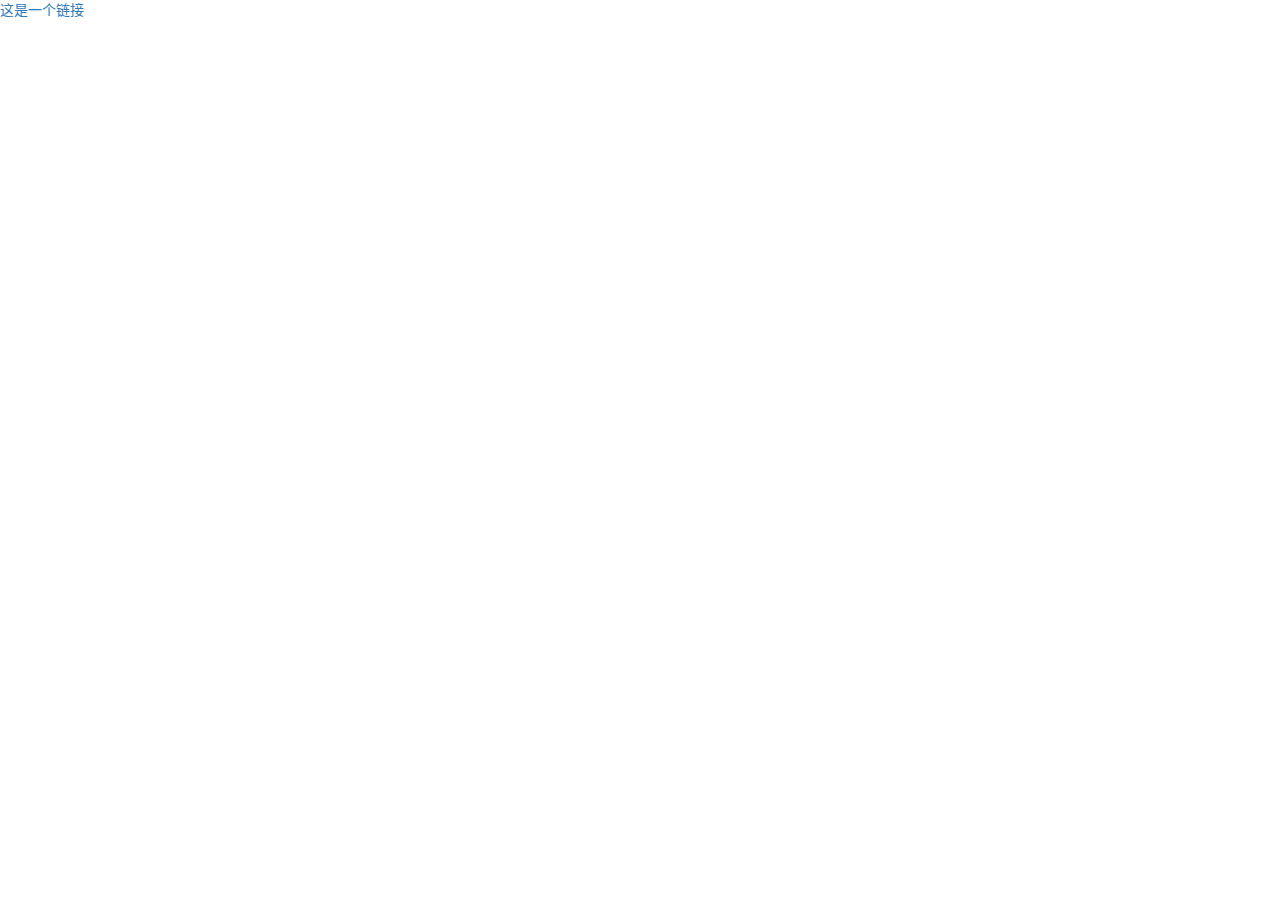
==== index.html @ 1dc5c797 "项目初始化" ====
<!DOCTYPE html>
<html lang="zh-CN">
  <head>
    <meta charset="utf-8">
    <meta http-equiv="X-UA-Compatible" content="IE=edge">
    <meta name="viewport" content="width=device-width, initial-scale=1">
    <title>Bootstrap 101 Template模板文件</title>
    <link href="./lib/bootstrap-3.3.7/css/bootstrap.min.css" rel="stylesheet">
  </head>
  <body>
      <a href="">这是一个链接</a>
    <!-- 头部块 -->
    <header class="wjs_header"></header>
    <!-- 导航条 -->
    <nav class="wjs_nav"></nav>
    <!-- 轮播图 -->
    <div class="wjs_banner"></div>
    <!-- 信息快 -->
    <div class="wjs_info"></div>
    <!-- 预约块 -->
    <div class="wjs_reverse"></div>
    <!-- 产品块 -->
    <div class="wjs_product"></div>
    <!-- 新闻块 -->
    <div class="wjs_news"></div>
    <!-- 合作伙伴 -->
    <footer class="wjs_partner"></footer>

    <script src="./lib/jquery-1.12.4/jquery-1.12.4.min.js"></script>
    <script src="./lib/bootstrap-3.3.7/js/bootstrap.min.js"></script>
  </body>
</html>
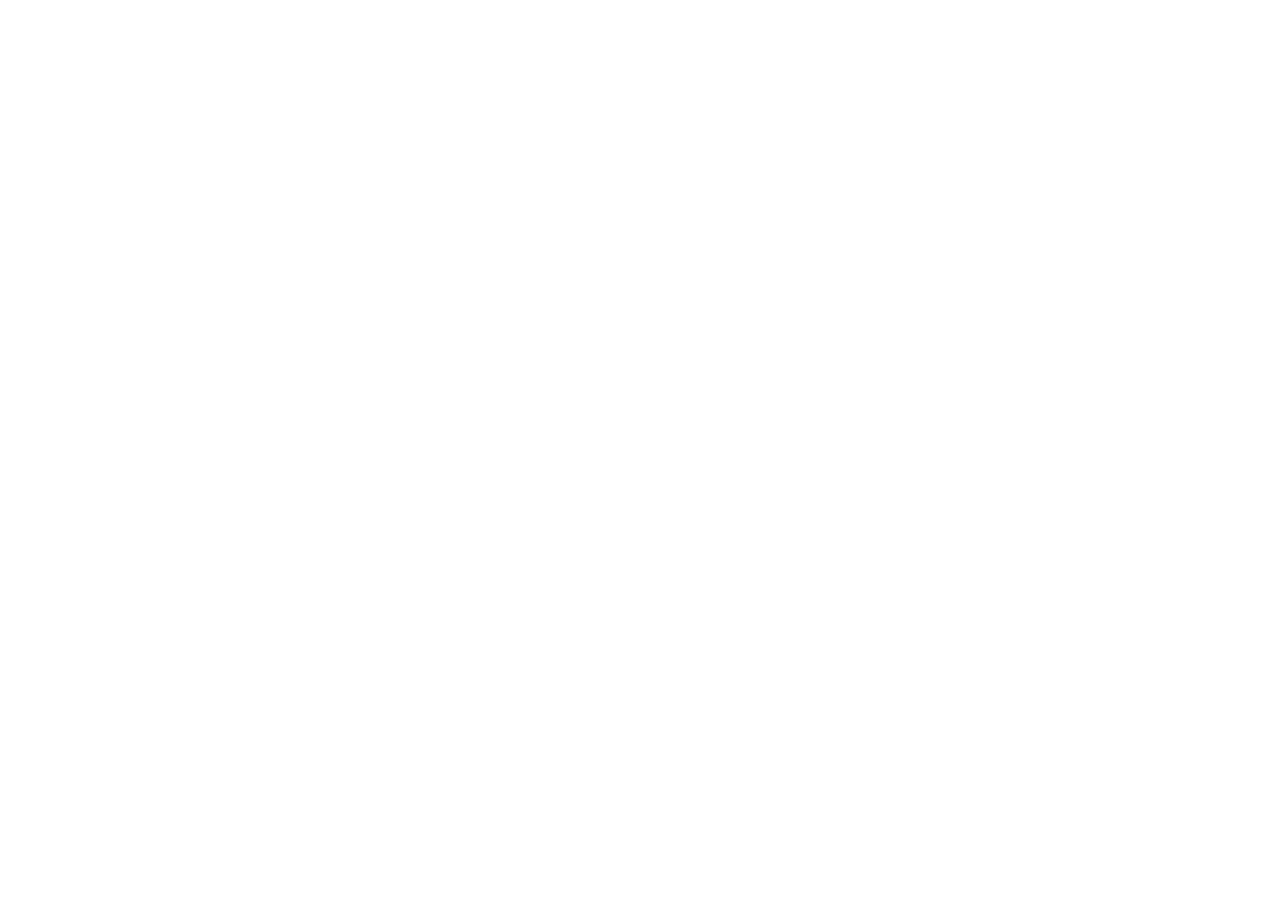
==== commit dfc811fc: "项目初始化" ====
--- a/index.html
+++ b/index.html
@@ -8,7 +8,6 @@
     <link href="./lib/bootstrap-3.3.7/css/bootstrap.min.css" rel="stylesheet">
   </head>
   <body>
-      <a href="">这是一个链接</a>
     <!-- 头部块 -->
     <header class="wjs_header"></header>
     <!-- 导航条 -->
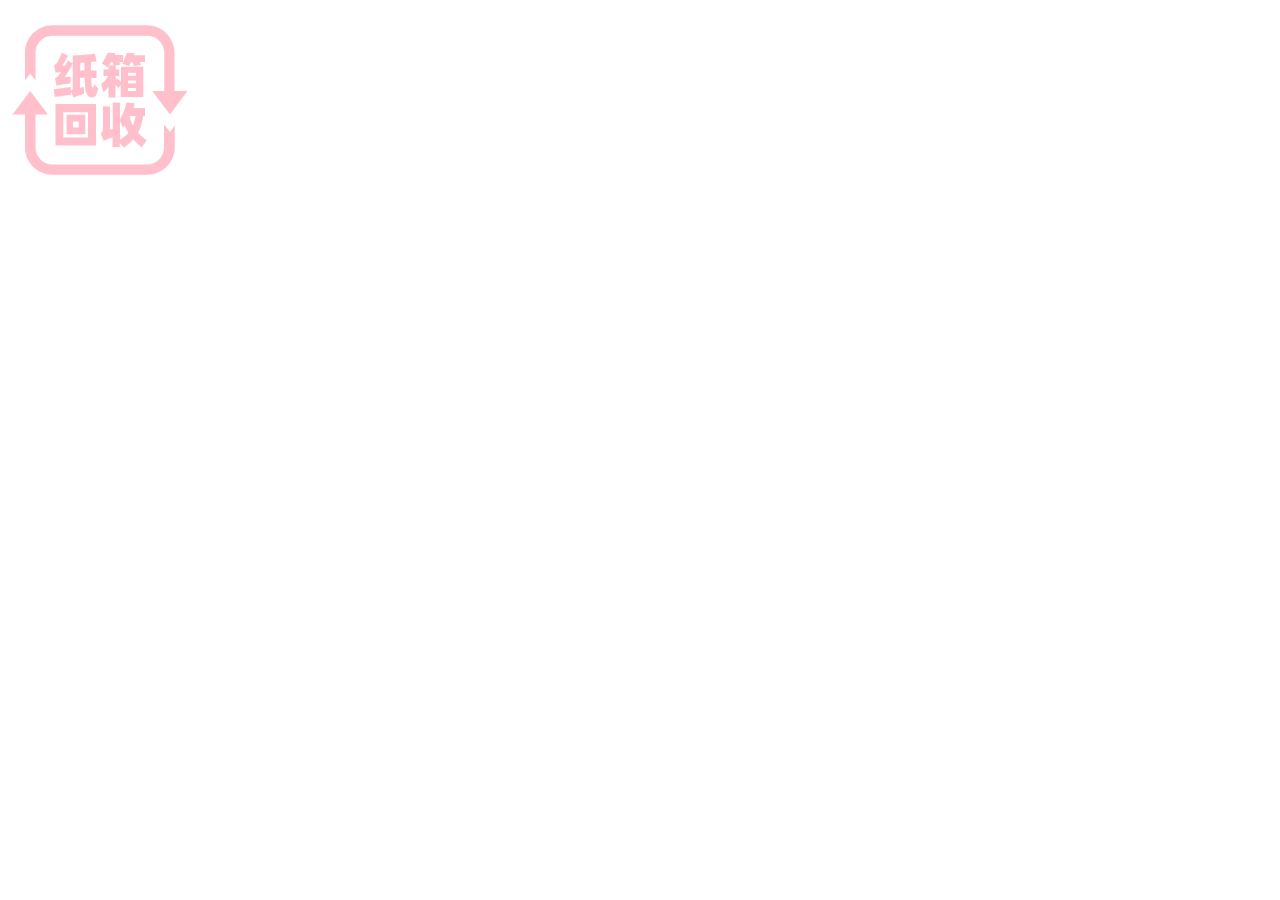
==== commit 072b89cb: "添加阿里巴巴图标库支持" ====
--- a/index.html
+++ b/index.html
@@ -6,10 +6,16 @@
     <meta name="viewport" content="width=device-width, initial-scale=1">
     <title>Bootstrap 101 Template模板文件</title>
     <link href="./lib/bootstrap-3.3.7/css/bootstrap.min.css" rel="stylesheet">
+    <link rel="stylesheet" href="./css/base-alibaba.css">
+    <link rel="stylesheet" href="./css/index.css">
   </head>
   <body>
     <!-- 头部块 -->
-    <header class="wjs_header"></header>
+    <header class="wjs_header">
+        <svg class="icon" aria-hidden="true">
+            <use xlink:href="#icon-zhixianghuishou"></use>
+          </svg>
+    </header>
     <!-- 导航条 -->
     <nav class="wjs_nav"></nav>
     <!-- 轮播图 -->
@@ -27,5 +33,6 @@
 
     <script src="./lib/jquery-1.12.4/jquery-1.12.4.min.js"></script>
     <script src="./lib/bootstrap-3.3.7/js/bootstrap.min.js"></script>
+    <script src="./fonts/alibaba/iconfont.js"></script>
   </body>
 </html>--- a/css/base-alibaba.css
+++ b/css/base-alibaba.css
@@ -0,0 +1,7 @@
+.icon {
+    width: 10em;
+    height: 10em;
+    vertical-align: -0.15em;
+    fill: currentColor;
+    overflow: hidden;
+  }--- a/css/index.css
+++ b/css/index.css
@@ -0,0 +1,5 @@
+svg.icon{
+    width: 200px;
+    height: 200px;
+    color: pink;
+}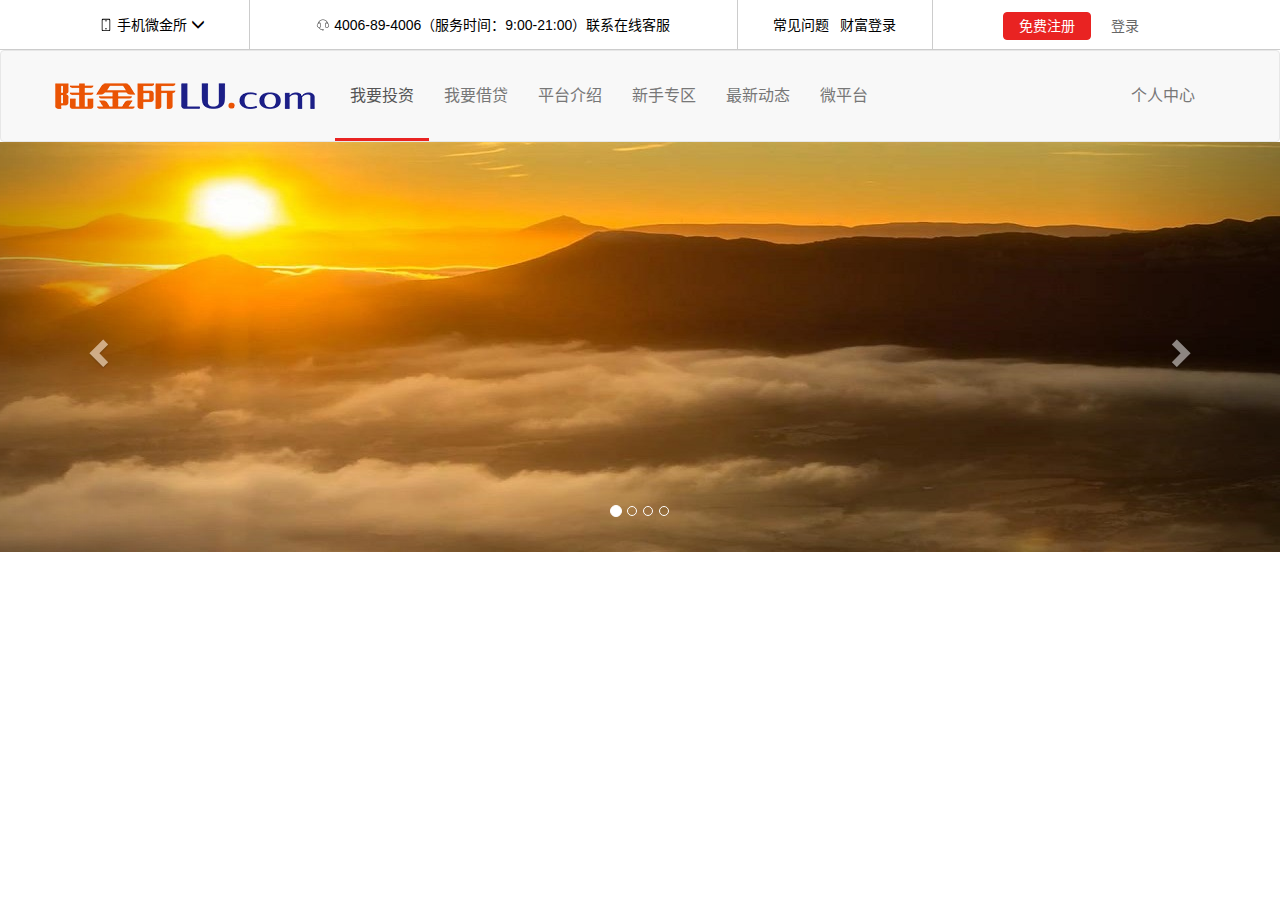
==== commit bc91eeaa: "完成头部和导航条和轮播图" ====
--- a/index.html
+++ b/index.html
@@ -1,38 +1,138 @@
 <!DOCTYPE html>
 <html lang="zh-CN">
-  <head>
-    <meta charset="utf-8">
-    <meta http-equiv="X-UA-Compatible" content="IE=edge">
-    <meta name="viewport" content="width=device-width, initial-scale=1">
-    <title>Bootstrap 101 Template模板文件</title>
-    <link href="./lib/bootstrap-3.3.7/css/bootstrap.min.css" rel="stylesheet">
-    <link rel="stylesheet" href="./css/base-alibaba.css">
-    <link rel="stylesheet" href="./css/index.css">
-  </head>
-  <body>
-    <!-- 头部块 -->
-    <header class="wjs_header">
-        <svg class="icon" aria-hidden="true">
-            <use xlink:href="#icon-zhixianghuishou"></use>
+
+<head>
+  <meta charset="utf-8">
+  <meta http-equiv="X-UA-Compatible" content="IE=edge">
+  <meta name="viewport" content="width=device-width, initial-scale=1">
+  <title>微金所首页</title>
+  <link href="./lib/bootstrap-3.3.7/css/bootstrap.min.css" rel="stylesheet">
+  <link rel="stylesheet" href="./css/base-alibaba.css">
+  <link rel="stylesheet" href="./css/index.css">
+</head>
+
+<body>
+  <!-- 头部块 -->
+  <header class="wjs_header hidden-xs hidden-sm">
+    <div class="container">
+      <div class="row">
+        <div class="col-md-2">
+          <a href="javascript:;" class="wjs_code">
+            <svg class="icon" aria-hidden="true">
+              <use xlink:href="#icon-phone"></use>
+            </svg>
+            <span>手机微金所</span>
+            <span class="glyphicon glyphicon-menu-down"></span>
+            <img src="./images/down-app.png" alt="APP下载">
+          </a>
+        </div>
+        <div class="col-md-5">
+          <svg class="icon" aria-hidden="true">
+            <use xlink:href="#icon-icon05"></use>
           </svg>
-    </header>
-    <!-- 导航条 -->
-    <nav class="wjs_nav"></nav>
-    <!-- 轮播图 -->
-    <div class="wjs_banner"></div>
-    <!-- 信息快 -->
-    <div class="wjs_info"></div>
-    <!-- 预约块 -->
-    <div class="wjs_reverse"></div>
-    <!-- 产品块 -->
-    <div class="wjs_product"></div>
-    <!-- 新闻块 -->
-    <div class="wjs_news"></div>
-    <!-- 合作伙伴 -->
-    <footer class="wjs_partner"></footer>
+          <a href="javascript:;">4006-89-4006（服务时间：9:00-21:00）联系在线客服</a>
+        </div>
+        <div class="col-md-2">
+          <a href="javacsript:;">常见问题</a>&nbsp;&nbsp;
+          <a href="javacsript:;">财富登录</a>
+        </div>
+        <div class="col-md-3">
+          <button type="button" class="btn btn-danger">免费注册</button>
+          <button type="button" class="btn btn-link">登录</button></div>
+      </div>
+    </div>
+  </header>
+  <!-- 导航条 -->
+  <nav class="navbar navbar-default wjs_nav">
+    <div class="container">
+      <div class="navbar-header">
+        <button type="button" class="navbar-toggle collapsed" data-toggle="collapse"
+          data-target="#bs-example-navbar-collapse-1" aria-expanded="false">
+          <span class="sr-only">Toggle navigation</span>
+          <span class="icon-bar"></span>
+          <span class="icon-bar"></span>
+          <span class="icon-bar"></span>
+        </button>
+        <a class="navbar-brand" href="#">
+          <img src="./images/logo.jpg" alt="品牌logo">
+        </a>
+      </div>
 
-    <script src="./lib/jquery-1.12.4/jquery-1.12.4.min.js"></script>
-    <script src="./lib/bootstrap-3.3.7/js/bootstrap.min.js"></script>
-    <script src="./fonts/alibaba/iconfont.js"></script>
-  </body>
+      <div class="collapse navbar-collapse" id="bs-example-navbar-collapse-1">
+        <ul class="nav navbar-nav hidden-sm">
+          <li class="active"><a href="#">我要投资 <span class="sr-only">(current)</span></a></li>
+          <li><a href="#">我要借贷</a></li>
+          <li><a href="#">平台介绍</a></li>
+          <li><a href="#">新手专区</a></li>
+          <li><a href="#">最新动态</a></li>
+          <li><a href="#">微平台</a></li>
+        </ul>
+        <ul class="nav navbar-nav navbar-right">
+          <li><a href="#">个人中心</a></li>
+        </ul>
+      </div>
+    </div>
+  </nav>
+  <!-- 轮播图 -->
+  <div class="wjs_banner">
+    <div id="carousel-example-generic" class="carousel slide" data-ride="carousel">
+      <ol class="carousel-indicators">
+        <li data-target="#carousel-example-generic" data-slide-to="0" class="active"></li>
+        <li data-target="#carousel-example-generic" data-slide-to="1"></li>
+        <li data-target="#carousel-example-generic" data-slide-to="2"></li>
+        <li data-target="#carousel-example-generic" data-slide-to="3"></li>
+      </ol>
+      <div class="carousel-inner" role="listbox">
+        <div class="item active">
+          <a href="javascript:;" class="mob_img hidden-sm hidden-md hidden-lg">
+              <img src="./images/01-640-300.jpg" alt="...">
+          </a>
+          <a href="javascript:;" class="pc_img hidden-xs" style="background-image: url(images/01-2000-410.jpg);"></a>
+        </div>
+        <div class="item">
+            <a href="javascript:;" class="mob_img hidden-sm hidden-md hidden-lg">
+                <img src="./images/02-640-300.jpg" alt="...">
+            </a>
+            <a href="javascript:;" class="pc_img hidden-xs" style="background-image: url(images/02-2000-410.jpg);"></a>
+        </div>
+        <div class="item">
+            <a href="javascript:;" class="mob_img hidden-sm hidden-md hidden-lg">
+                <img src="./images/03-640-300.jpg" alt="...">
+            </a>
+            <a href="javascript:;" class="pc_img hidden-xs" style="background-image: url(images/03-2000-410.jpg);"></a>
+          </div>
+          <div class="item">
+              <a href="javascript:;" class="mob_img hidden-sm hidden-md hidden-lg">
+                  <img src="./images/04-640-300.jpg" alt="...">
+              </a>
+              <a href="javascript:;" class="pc_img hidden-xs" style="background-image: url(images/04-2000-410.jpg);"></a>
+            </div>
+      </div>
+
+      <a class="left carousel-control" href="#carousel-example-generic" role="button" data-slide="prev">
+        <span class="glyphicon glyphicon-chevron-left" aria-hidden="true"></span>
+        <span class="sr-only">Previous</span>
+      </a>
+      <a class="right carousel-control" href="#carousel-example-generic" role="button" data-slide="next">
+        <span class="glyphicon glyphicon-chevron-right" aria-hidden="true"></span>
+        <span class="sr-only">Next</span>
+      </a>
+    </div>
+  </div>
+  <!-- 信息快 -->
+  <div class="wjs_info"></div>
+  <!-- 预约块 -->
+  <div class="wjs_reverse"></div>
+  <!-- 产品块 -->
+  <div class="wjs_product"></div>
+  <!-- 新闻块 -->
+  <div class="wjs_news"></div>
+  <!-- 合作伙伴 -->
+  <footer class="wjs_partner"></footer>
+
+  <script src="./lib/jquery-1.12.4/jquery-1.12.4.min.js"></script>
+  <script src="./lib/bootstrap-3.3.7/js/bootstrap.min.js"></script>
+  <script src="./fonts/alibaba/iconfont.js"></script>
+</body>
+
 </html>--- a/css/base-alibaba.css
+++ b/css/base-alibaba.css
@@ -1,6 +1,6 @@
 .icon {
-    width: 10em;
-    height: 10em;
+    width: 1em;
+    height: 1em;
     vertical-align: -0.15em;
     fill: currentColor;
     overflow: hidden;
--- a/css/index.css
+++ b/css/index.css
@@ -1,5 +1,90 @@
-svg.icon{
-    width: 200px;
-    height: 200px;
-    color: pink;
-}+/*定义变量*/
+/*基础样式*/
+a {
+  text-decoration: none;
+  color: #000;
+}
+/*头部样式*/
+.navbar {
+  margin-bottom: 0;
+}
+.wjs_header {
+  height: 50px;
+  line-height: 50px;
+  border-bottom: 1px solid #ccc;
+}
+.wjs_header .row {
+  height: 100%;
+  text-align: center;
+}
+.wjs_header .row > div:nth-of-type(-n+3) {
+  border-right: 1px solid #ccc;
+}
+.wjs_header .row > div:nth-of-type(-n+3) > .wjs_code {
+  position: relative;
+  display: block;
+}
+.wjs_header .row > div:nth-of-type(-n+3) > .wjs_code > img {
+  display: none;
+  position: absolute;
+  width: 90%;
+  left: 50%;
+  top: 49px;
+  transform: translate(-50%);
+  border: 1px solid #ccc;
+  padding: 8px;
+}
+.wjs_header .row > div:nth-of-type(-n+3) > .wjs_code:hover > img {
+  display: block;
+}
+.wjs_header .row > div:nth-last-of-type(1) > .btn-danger {
+  background-color: #e92322;
+  border-color: #e92322;
+}
+.wjs_header .row > div:nth-last-of-type(1) > .btn {
+  padding: 3px 15px;
+}
+.wjs_header .row > div:nth-last-of-type(1) > .btn-link {
+  color: #666;
+}
+.wjs_header .row > div:nth-last-of-type(1) > .btn-link:hover {
+  text-decoration: none;
+}
+/*导航条*/
+.wjs_nav .navbar-brand {
+  height: 90px;
+  line-height: 40px;
+  font-size: 24px;
+  padding: 0;
+  margin-right: 20px;
+}
+.wjs_nav .navbar-nav > .active > a {
+  background-color: #f8f8f8;
+  border-bottom: 3px solid #e92322;
+}
+.wjs_nav .navbar-nav > li > a {
+  height: 90px;
+  line-height: 60px;
+  font-size: 16px;
+}
+.wjs_nav .navbar-nav > li > a:hover,
+.wjs_nav .navbar-nav > li a:focus {
+  counter-reset: #777;
+  border-bottom: 3px solid #e92322;
+}
+.wjs_nav .navbar-toggle {
+  margin-top: 33px;
+}
+/*轮播图*/
+.wjs_banner .carousel-inner .mob_img {
+  width: 100%;
+}
+.wjs_banner .carousel-inner .mob_img > img {
+  width: 100%;
+}
+.wjs_banner .carousel-inner .pc_img {
+  width: 100%;
+  height: 410px;
+  display: block;
+  background-position: center center;
+}
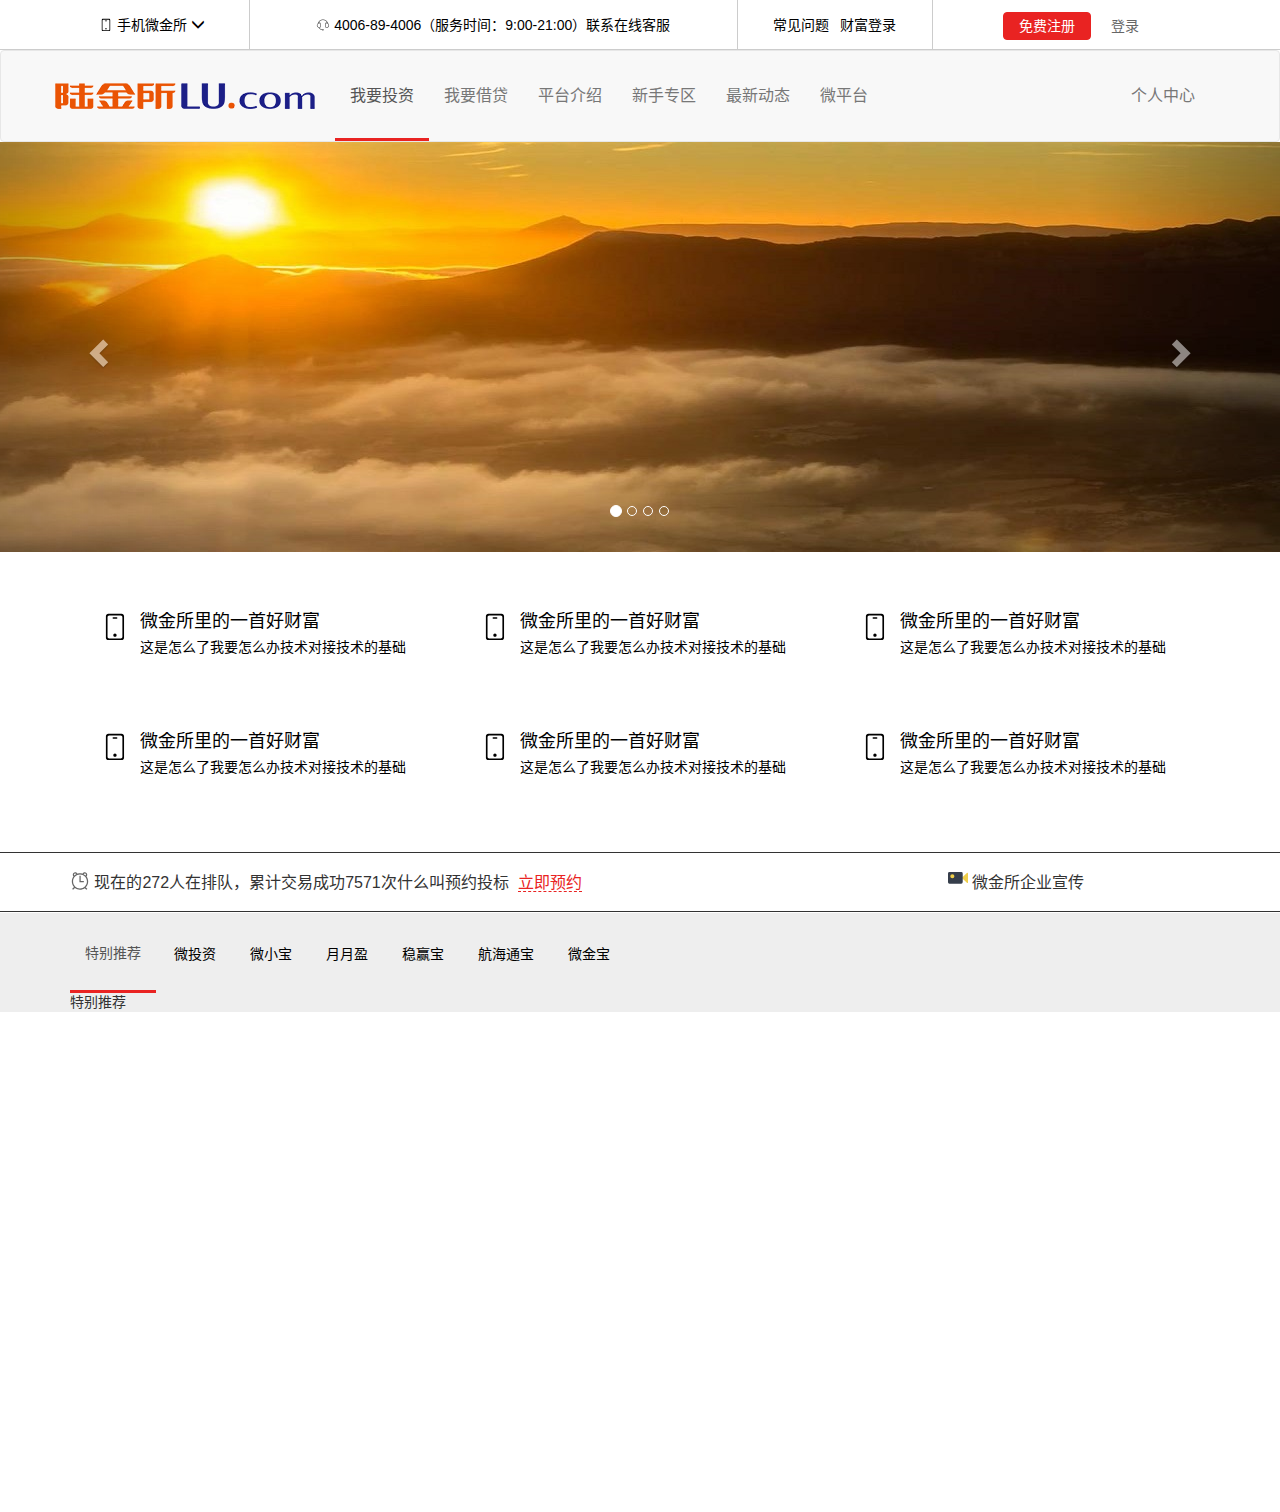
==== commit 0bcd64e4: "完成预约模块，标签页样式" ====
--- a/index.html
+++ b/index.html
@@ -85,28 +85,28 @@
       <div class="carousel-inner" role="listbox">
         <div class="item active">
           <a href="javascript:;" class="mob_img hidden-sm hidden-md hidden-lg">
-              <img src="./images/01-640-300.jpg" alt="...">
+            <img src="./images/01-640-300.jpg" alt="...">
           </a>
           <a href="javascript:;" class="pc_img hidden-xs" style="background-image: url(images/01-2000-410.jpg);"></a>
         </div>
         <div class="item">
-            <a href="javascript:;" class="mob_img hidden-sm hidden-md hidden-lg">
-                <img src="./images/02-640-300.jpg" alt="...">
-            </a>
-            <a href="javascript:;" class="pc_img hidden-xs" style="background-image: url(images/02-2000-410.jpg);"></a>
+          <a href="javascript:;" class="mob_img hidden-sm hidden-md hidden-lg">
+            <img src="./images/02-640-300.jpg" alt="...">
+          </a>
+          <a href="javascript:;" class="pc_img hidden-xs" style="background-image: url(images/02-2000-410.jpg);"></a>
         </div>
         <div class="item">
-            <a href="javascript:;" class="mob_img hidden-sm hidden-md hidden-lg">
-                <img src="./images/03-640-300.jpg" alt="...">
-            </a>
-            <a href="javascript:;" class="pc_img hidden-xs" style="background-image: url(images/03-2000-410.jpg);"></a>
-          </div>
-          <div class="item">
-              <a href="javascript:;" class="mob_img hidden-sm hidden-md hidden-lg">
-                  <img src="./images/04-640-300.jpg" alt="...">
-              </a>
-              <a href="javascript:;" class="pc_img hidden-xs" style="background-image: url(images/04-2000-410.jpg);"></a>
-            </div>
+          <a href="javascript:;" class="mob_img hidden-sm hidden-md hidden-lg">
+            <img src="./images/03-640-300.jpg" alt="...">
+          </a>
+          <a href="javascript:;" class="pc_img hidden-xs" style="background-image: url(images/03-2000-410.jpg);"></a>
+        </div>
+        <div class="item">
+          <a href="javascript:;" class="mob_img hidden-sm hidden-md hidden-lg">
+            <img src="./images/04-640-300.jpg" alt="...">
+          </a>
+          <a href="javascript:;" class="pc_img hidden-xs" style="background-image: url(images/04-2000-410.jpg);"></a>
+        </div>
       </div>
 
       <a class="left carousel-control" href="#carousel-example-generic" role="button" data-slide="prev">
@@ -120,15 +120,136 @@
     </div>
   </div>
   <!-- 信息快 -->
-  <div class="wjs_info"></div>
+  <div class="container wjs_info hidden-xs">
+    <div class="row">
+      <div class="media col-sm-6 col-md-4">
+        <a href="javascript:;">
+          <div class="media-left">
+            <svg class="icon" aria-hidden="true">
+              <use xlink:href="#icon-phone"></use>
+            </svg>
+          </div>
+          <div class="media-body">
+            <h4 class="media-heading">微金所里的一首好财富</h4>
+            <p>这是怎么了我要怎么办技术对接技术的基础</p>
+          </div>
+        </a>
+      </div>
+      <div class="media col-sm-6 col-md-4">
+        <a href="javascript:;">
+          <div class="media-left">
+            <svg class="icon" aria-hidden="true">
+              <use xlink:href="#icon-phone"></use>
+            </svg>
+          </div>
+          <div class="media-body">
+            <h4 class="media-heading">微金所里的一首好财富</h4>
+            <p>这是怎么了我要怎么办技术对接技术的基础</p>
+          </div>
+        </a>
+      </div>
+      <div class="media col-sm-6 col-md-4">
+        <a href="javascript:;">
+          <div class="media-left">
+            <svg class="icon" aria-hidden="true">
+              <use xlink:href="#icon-phone"></use>
+            </svg>
+          </div>
+          <div class="media-body">
+            <h4 class="media-heading">微金所里的一首好财富</h4>
+            <p>这是怎么了我要怎么办技术对接技术的基础</p>
+          </div>
+        </a>
+      </div>
+      <div class="media col-sm-6 col-md-4">
+        <a href="javascript:;">
+          <div class="media-left">
+            <svg class="icon" aria-hidden="true">
+              <use xlink:href="#icon-phone"></use>
+            </svg>
+          </div>
+          <div class="media-body">
+            <h4 class="media-heading">微金所里的一首好财富</h4>
+            <p>这是怎么了我要怎么办技术对接技术的基础</p>
+          </div>
+        </a>
+      </div>
+      <div class="media col-sm-6 col-md-4">
+        <a href="javascript:;">
+          <div class="media-left">
+            <svg class="icon" aria-hidden="true">
+              <use xlink:href="#icon-phone"></use>
+            </svg>
+          </div>
+          <div class="media-body">
+            <h4 class="media-heading">微金所里的一首好财富</h4>
+            <p>这是怎么了我要怎么办技术对接技术的基础</p>
+          </div>
+        </a>
+      </div>
+      <div class="media col-sm-6 col-md-4">
+        <a href="javascript:;">
+          <div class="media-left">
+            <svg class="icon" aria-hidden="true">
+              <use xlink:href="#icon-phone"></use>
+            </svg>
+          </div>
+          <div class="media-body">
+            <h4 class="media-heading">微金所里的一首好财富</h4>
+            <p>这是怎么了我要怎么办技术对接技术的基础</p>
+          </div>
+        </a>
+      </div>
+    </div>
+  </div>
   <!-- 预约块 -->
-  <div class="wjs_reverse"></div>
+  <div class="wjs_reverse hidden-xs">
+    <div class="container">
+      <div class="row">
+        <div class="col-sm-9">
+          <svg class="icon" aria-hidden="true">
+            <use xlink:href="#icon-icon-test"></use>
+          </svg>
+          <span>现在的272人在排队，累计交易成功7571次什么叫预约投标</span>&nbsp;&nbsp;<a href="">立即预约</a>
+        </div>
+        <div class="col-sm-3">
+          <svg class="icon" aria-hidden="true">
+            <use xlink:href="#icon-video_camera_"></use>
+          </svg>
+          <span>微金所企业宣传</span>
+        </div>
+      </div>
+    </div>
+  </div>
   <!-- 产品块 -->
-  <div class="wjs_product"></div>
+  <div class="wjs_product">
+    <div class="container">
+      <ul class="nav nav-tabs" role="tablist">
+        <li role="presentation" class="active"><a href="#p01" aria-controls="p01" role="tab" data-toggle="tab">特别推荐</a></li>
+        <li role="presentation"><a href="#p02" aria-controls="p02" role="tab" data-toggle="tab">微投资</a></li>
+        <li role="presentation"><a href="#p03" aria-controls="p03" role="tab" data-toggle="tab">微小宝</a></li>
+        <li role="presentation"><a href="#p04" aria-controls="p04" role="tab" data-toggle="tab">月月盈</a></li>
+        <li role="presentation"><a href="#p05" aria-controls="p05" role="tab" data-toggle="tab">稳赢宝</a></li>
+        <li role="presentation"><a href="#p06" aria-controls="p06" role="tab" data-toggle="tab">航海通宝</a></li>
+        <li role="presentation"><a href="#p07" aria-controls="p07" role="tab" data-toggle="tab">微金宝</a></li>
+      </ul>
+
+      <div class="tab-content">
+        <div role="tabpanel" class="tab-pane active" id="p01">特别推荐</div>
+        <div role="tabpanel" class="tab-pane" id="p02">微投资</div>
+        <div role="tabpanel" class="tab-pane" id="p03">微小宝</div>
+        <div role="tabpanel" class="tab-pane" id="p04">月月盈</div>
+        <div role="tabpanel" class="tab-pane" id="p05">稳赢宝</div>
+        <div role="tabpanel" class="tab-pane" id="p06">航海通宝</div>
+        <div role="tabpanel" class="tab-pane" id="p07">微金宝</div>
+      </div>
+
+    </div>
+  </div>
   <!-- 新闻块 -->
   <div class="wjs_news"></div>
   <!-- 合作伙伴 -->
-  <footer class="wjs_partner"></footer>
+  <footer class="wjs_partner" style="height: 500px;"></footer>
 
   <script src="./lib/jquery-1.12.4/jquery-1.12.4.min.js"></script>
   <script src="./lib/bootstrap-3.3.7/js/bootstrap.min.js"></script>
--- a/css/index.css
+++ b/css/index.css
@@ -33,6 +33,7 @@
   transform: translate(-50%);
   border: 1px solid #ccc;
   padding: 8px;
+  z-index: 999;
 }
 .wjs_header .row > div:nth-of-type(-n+3) > .wjs_code:hover > img {
   display: block;
@@ -88,3 +89,57 @@
   display: block;
   background-position: center center;
 }
+/*信息块*/
+.wjs_info {
+  padding: 30px;
+}
+.wjs_info .icon {
+  font-size: 30px;
+}
+.wjs_info .media {
+  margin: 0;
+  padding: 30px;
+}
+.wjs_info .media > a:hover {
+  color: #e92322;
+  text-decoration: none;
+}
+/*预约块*/
+.wjs_reverse {
+  height: 60px;
+  line-height: 60px;
+  border-top: 1px solid #333;
+  border-bottom: 1px solid #333;
+  font-size: 16px;
+}
+.wjs_reverse svg {
+  font-size: 20px;
+}
+.wjs_reverse a {
+  color: #e92322;
+  border-bottom: 1px dashed #e92322;
+}
+.wjs_product {
+  clear: both;
+  background-color: #eee;
+}
+.wjs_product .nav-tabs {
+  border-bottom: none;
+}
+.wjs_product .nav-tabs > li > a {
+  height: 80px;
+  line-height: 60px;
+  background-color: #eee;
+}
+.wjs_product .nav-tabs > li > a:hover {
+  background-color: #eee;
+  border: none;
+  border-bottom: 3px solid #e92322;
+}
+.wjs_product .nav-tabs .active a,
+.wjs_product .nav-tabs .active a:hover,
+.wjs_product .nav-tabs .active a:focus {
+  background-color: #eee;
+  border: none;
+  border-bottom: 3px solid #e92322;
+}
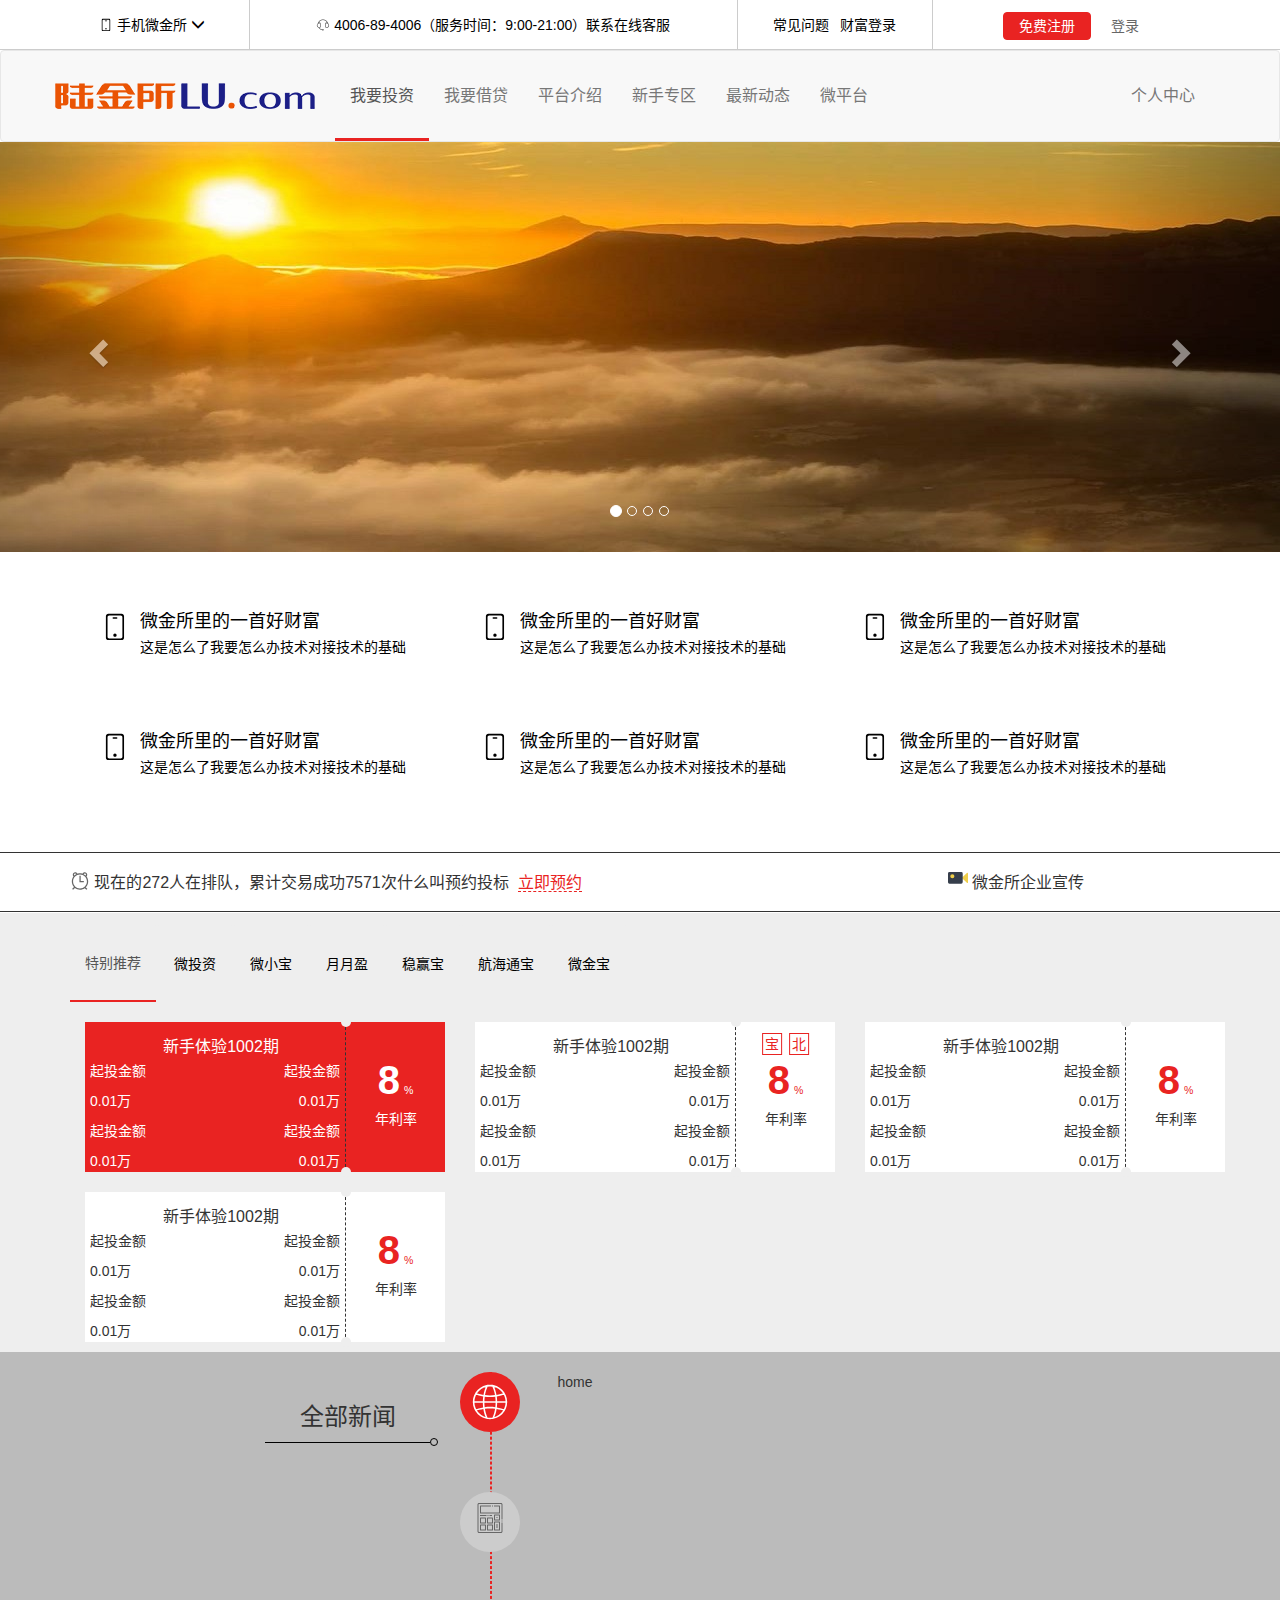
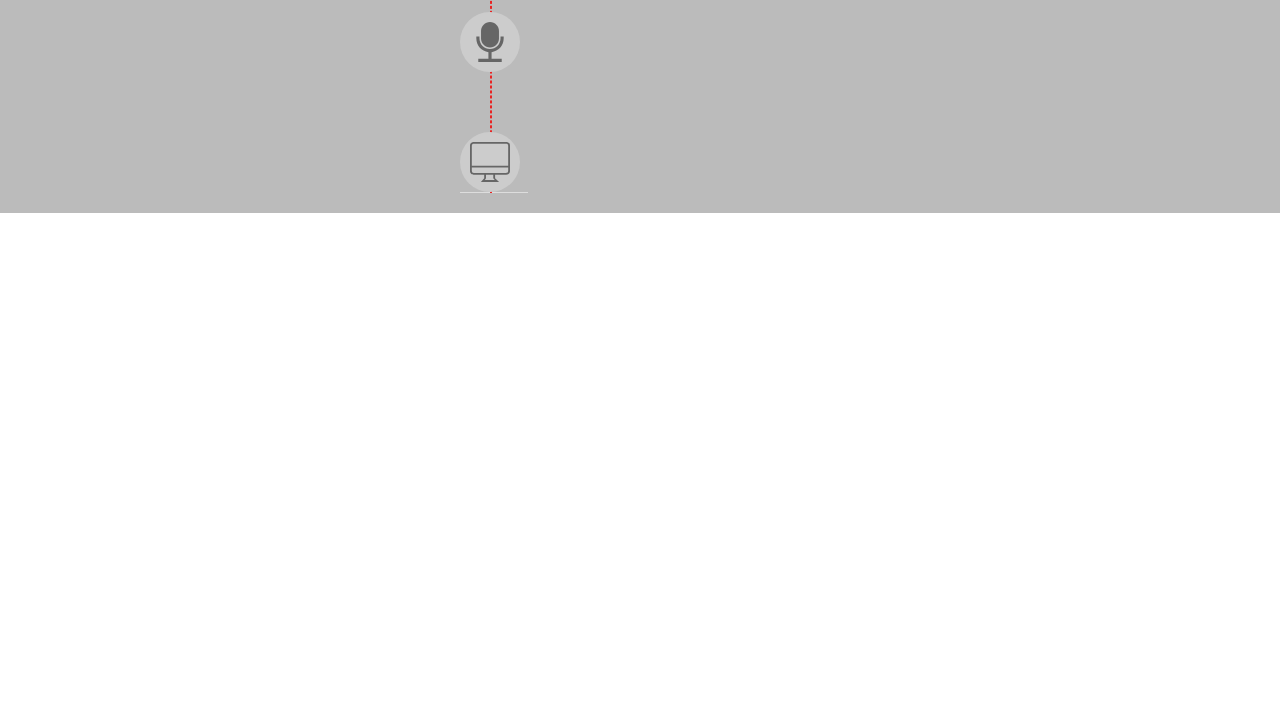
==== commit 42e64096: "完成新闻模块，产品模块" ====
--- a/index.html
+++ b/index.html
@@ -224,18 +224,152 @@
   <!-- 产品块 -->
   <div class="wjs_product">
     <div class="container">
-      <ul class="nav nav-tabs" role="tablist">
-        <li role="presentation" class="active"><a href="#p01" aria-controls="p01" role="tab" data-toggle="tab">特别推荐</a></li>
-        <li role="presentation"><a href="#p02" aria-controls="p02" role="tab" data-toggle="tab">微投资</a></li>
-        <li role="presentation"><a href="#p03" aria-controls="p03" role="tab" data-toggle="tab">微小宝</a></li>
-        <li role="presentation"><a href="#p04" aria-controls="p04" role="tab" data-toggle="tab">月月盈</a></li>
-        <li role="presentation"><a href="#p05" aria-controls="p05" role="tab" data-toggle="tab">稳赢宝</a></li>
-        <li role="presentation"><a href="#p06" aria-controls="p06" role="tab" data-toggle="tab">航海通宝</a></li>
-        <li role="presentation"><a href="#p07" aria-controls="p07" role="tab" data-toggle="tab">微金宝</a></li>
-      </ul>
+      <div class="tabs_parent">
+        <ul class="nav nav-tabs" role="tablist">
+          <li role="presentation" class="active"><a href="#p01" aria-controls="p01" role="tab"
+              data-toggle="tab">特别推荐</a>
+          </li>
+          <li role="presentation"><a href="#p02" aria-controls="p02" role="tab" data-toggle="tab">微投资</a></li>
+          <li role="presentation"><a href="#p03" aria-controls="p03" role="tab" data-toggle="tab">微小宝</a></li>
+          <li role="presentation"><a href="#p04" aria-controls="p04" role="tab" data-toggle="tab">月月盈</a></li>
+          <li role="presentation"><a href="#p05" aria-controls="p05" role="tab" data-toggle="tab">稳赢宝</a></li>
+          <li role="presentation"><a href="#p06" aria-controls="p06" role="tab" data-toggle="tab">航海通宝</a></li>
+          <li role="presentation"><a href="#p07" aria-controls="p07" role="tab" data-toggle="tab">微金宝</a></li>
+        </ul>
+      </div>
+
 
       <div class="tab-content">
-        <div role="tabpanel" class="tab-pane active" id="p01">特别推荐</div>
+        <div role="tabpanel" class="tab-pane active" id="p01">
+          <div class="container">
+            <div class="row">
+              <div class="col-xs-12 col-sm-6 col-md-4  ">
+                <div class="active2 product_content ">
+                  <div class="product_left">
+                    <h3>新手体验1002期</h3>
+                    <div class="row">
+                      <div class="col-xs-6">
+                        <p>起投金额</p>
+                        <p>0.01万</p>
+                      </div>
+                      <div class="col-xs-6">
+                        <p>起投金额</p>
+                        <p>0.01万</p>
+                      </div>
+                      <div class="col-xs-6">
+                        <p>起投金额</p>
+                        <p>0.01万</p>
+                      </div>
+                      <div class="col-xs-6">
+                        <p>起投金额</p>
+                        <p>0.01万</p>
+                      </div>
+                    </div>
+                  </div>
+                  <div class="product_right">
+                    <b>8</b>
+                    <sub>%</sub>
+                    <p>年利率</p>
+                  </div>
+                </div>
+              </div>
+              <div class="col-xs-12 col-sm-6 col-md-4">
+                <div class="product_content">
+                  <div class="product_left">
+                    <h3>新手体验1002期</h3>
+                    <div class="row">
+                      <div class="col-xs-6">
+                        <p>起投金额</p>
+                        <p>0.01万</p>
+                      </div>
+                      <div class="col-xs-6">
+                        <p>起投金额</p>
+                        <p>0.01万</p>
+                      </div>
+                      <div class="col-xs-6">
+                        <p>起投金额</p>
+                        <p>0.01万</p>
+                      </div>
+                      <div class="col-xs-6">
+                        <p>起投金额</p>
+                        <p>0.01万</p>
+                      </div>
+                    </div>
+                  </div>
+                  <div class="product_right">
+                    <div class="wjs_ti">
+                      <span>宝</span>&nbsp;
+                      <span>北</span>
+                    </div>
+                    <b>8</b>
+                    <sub>%</sub>
+                    <p>年利率</p>
+                  </div>
+                </div>
+              </div>
+              <div class="col-xs-12 col-sm-6 col-md-4 ">
+                <div class="product_content">
+                  <div class="product_left">
+                    <h3>新手体验1002期</h3>
+                    <div class="row">
+                      <div class="col-xs-6">
+                        <p>起投金额</p>
+                        <p>0.01万</p>
+                      </div>
+                      <div class="col-xs-6">
+                        <p>起投金额</p>
+                        <p>0.01万</p>
+                      </div>
+                      <div class="col-xs-6">
+                        <p>起投金额</p>
+                        <p>0.01万</p>
+                      </div>
+                      <div class="col-xs-6">
+                        <p>起投金额</p>
+                        <p>0.01万</p>
+                      </div>
+                    </div>
+                  </div>
+                  <div class="product_right">
+                    <b>8</b>
+                    <sub>%</sub>
+                    <p>年利率</p>
+                  </div>
+                </div>
+              </div>
+              <div class="col-xs-12 col-sm-6 col-md-4 ">
+                <div class="product_content">
+                  <div class="product_left">
+                    <h3>新手体验1002期</h3>
+                    <div class="row">
+                      <div class="col-xs-6">
+                        <p>起投金额</p>
+                        <p>0.01万</p>
+                      </div>
+                      <div class="col-xs-6">
+                        <p>起投金额</p>
+                        <p>0.01万</p>
+                      </div>
+                      <div class="col-xs-6">
+                        <p>起投金额</p>
+                        <p>0.01万</p>
+                      </div>
+                      <div class="col-xs-6">
+                        <p>起投金额</p>
+                        <p>0.01万</p>
+                      </div>
+                    </div>
+                  </div>
+                  <div class="product_right">
+                    <b>8</b>
+                    <sub>%</sub>
+                    <p>年利率</p>
+                  </div>
+                </div>
+              </div>
+            </div>
+          </div>
+        </div>
         <div role="tabpanel" class="tab-pane" id="p02">微投资</div>
         <div role="tabpanel" class="tab-pane" id="p03">微小宝</div>
         <div role="tabpanel" class="tab-pane" id="p04">月月盈</div>
@@ -247,13 +381,65 @@
     </div>
   </div>
   <!-- 新闻块 -->
-  <div class="wjs_news"></div>
+  <div class="wjs_news">
+    <div class="container">
+      <div class="row">
+        <div class="col-md-2 col-md-offset-2">
+          <h3 class="wjs_title">全部新闻</h3>
+        </div>
+        <div class="col-md-1">
+          <!-- Nav tabs -->
+          <ul class="nav nav-tabs" role="tablist">
+            <div class="wjs_line hidden-xs hidden-sm"></div>
+            <li role="presentation" class="active"><a href="#home" aria-controls="home" role="tab"
+                data-toggle="tab"><svg class="icon" aria-hidden="true">
+                    <use xlink:href="#icon-network"></use>
+                  </svg></a></li>
+            <li role="presentation"><a href="#profile" aria-controls="profile" role="tab" data-toggle="tab"><svg class="icon" aria-hidden="true">
+                <use xlink:href="#icon-noun__cc"></use>
+              </svg></a>
+            </li>
+            <li role="presentation"><a href="#messages" aria-controls="messages" role="tab"
+                data-toggle="tab"><svg class="icon" aria-hidden="true">
+                    <use xlink:href="#icon-maikefeng"></use>
+                  </svg></a></li>
+            <li role="presentation"><a href="#settings" aria-controls="settings" role="tab"
+                data-toggle="tab"><svg class="icon" aria-hidden="true">
+                    <use xlink:href="#icon-jisuanjicomputer160
+                    "></use>
+                  </svg></a></li>
+          </ul>
+        </div>
+        <div class="col-md-7">
+          <!-- Tab panes -->
+          <div class="tab-content">
+            <div role="tabpanel" class="tab-pane active" id="home">home</div>
+            <div role="tabpanel" class="tab-pane" id="profile">profile</div>
+            <div role="tabpanel" class="tab-pane" id="messages">messages</div>
+            <div role="tabpanel" class="tab-pane" id="settings">settings</div>
+          </div>
+        </div>
+      </div>
+    </div>
+  </div>
   <!-- 合作伙伴 -->
   <footer class="wjs_partner" style="height: 500px;"></footer>
 
   <script src="./lib/jquery-1.12.4/jquery-1.12.4.min.js"></script>
   <script src="./lib/bootstrap-3.3.7/js/bootstrap.min.js"></script>
   <script src="./fonts/alibaba/iconfont.js"></script>
+  <script>
+    $(function () {
+      var ul = $(".wjs_product .nav-tabs");
+      var lis = ul.find("li");
+      var totalWidth = 0;
+      lis.each(function (index, value) {
+        totalWidth = totalWidth + $(value).innerWidth();
+      });
+      console.log(totalWidth);
+      ul.width(totalWidth);
+    });
+  </script>
 </body>
 
 </html>--- a/css/index.css
+++ b/css/index.css
@@ -122,6 +122,11 @@
 .wjs_product {
   clear: both;
   background-color: #eee;
+  padding: 10px;
+}
+.wjs_product .tabs_parent {
+  width: 100%;
+  overflow: hidden;
 }
 .wjs_product .nav-tabs {
   border-bottom: none;
@@ -143,3 +148,184 @@
   border: none;
   border-bottom: 3px solid #e92322;
 }
+.wjs_product .tab-content .product_content {
+  background-color: #fff;
+  margin-top: 20px;
+  height: 150px;
+  box-sizing: border-box;
+  position: relative;
+}
+.wjs_product .tab-content .product_content > .product_left {
+  position: absolute;
+  width: 100%;
+  height: 150px;
+  left: 0;
+  top: 0;
+  padding-top: 10px;
+  padding-right: 100px;
+}
+.wjs_product .tab-content .product_content > .product_left > h3 {
+  width: 100%;
+  text-align: center;
+  font-size: 16px;
+  margin: 6px;
+}
+.wjs_product .tab-content .product_content > .product_left .row {
+  margin-right: -10px;
+  margin-left: -10px;
+}
+.wjs_product .tab-content .product_content > .product_left .row .col-xs-6:nth-of-type(even) {
+  text-align: right;
+}
+.wjs_product .tab-content .product_content > .product_right {
+  position: absolute;
+  height: 150px;
+  right: 0;
+  top: 0;
+  width: 100px;
+  border-left: 1px dashed #333;
+  text-align: center;
+  padding-top: 30px;
+}
+.wjs_product .tab-content .product_content > .product_right > b {
+  font-size: 40px;
+  color: #e92322;
+}
+.wjs_product .tab-content .product_content > .product_right > sub {
+  color: #e92322;
+  bottom: 0;
+}
+.wjs_product .tab-content .product_content > .product_right::after {
+  content: "";
+  display: block;
+  position: absolute;
+  bottom: -5px;
+  left: -5px;
+  width: 10px;
+  height: 10px;
+  border-radius: 5px;
+  background-color: #eee;
+}
+.wjs_product .tab-content .product_content > .product_right::before {
+  content: "";
+  display: block;
+  position: absolute;
+  top: -5px;
+  left: -5px;
+  width: 10px;
+  height: 10px;
+  border-radius: 5px;
+  background-color: #eee;
+}
+.wjs_product .tab-content .product_content > .product_right .wjs_ti {
+  position: absolute;
+  top: 12px;
+  left: 50%;
+  transform: translate(-50%);
+}
+.wjs_product .tab-content .product_content > .product_right .wjs_ti span {
+  color: #e92322;
+  border: 1px solid #e92322;
+  padding: 2px;
+}
+.wjs_product .tab-content .active2 {
+  background-color: #e92322 !important;
+  color: #fff;
+}
+.wjs_product .tab-content .active2 > .product_right {
+  color: #fff;
+}
+.wjs_product .tab-content .active2 > .product_right b {
+  color: #fff;
+}
+.wjs_product .tab-content .active2 > .product_right sub {
+  color: #fff;
+}
+/*新闻模块*/
+.wjs_news {
+  background-color: #bbb;
+  padding: 20px;
+}
+.wjs_news .wjs_title {
+  line-height: 50px;
+  font-style: 26px;
+  border-bottom: 1px solid #000;
+  text-align: center;
+  position: relative;
+}
+.wjs_news .wjs_title::after {
+  content: "";
+  width: 8px;
+  height: 8px;
+  border-radius: 4px;
+  border: 1px solid #000;
+  position: absolute;
+  right: -8px;
+  bottom: -4px;
+}
+.wjs_news .wjs_line {
+  width: 1px;
+  height: 100%;
+  border: 1px dashed #e92322;
+  position: absolute;
+  left: 45px;
+  top: 0;
+}
+.wjs_news .nav-tabs > li {
+  margin-bottom: 60px;
+}
+.wjs_news .nav-tabs > li > a {
+  background-color: #ccc;
+  width: 60px;
+  height: 60px;
+  border-radius: 50%;
+  padding: 0;
+  margin: 0;
+  text-align: center;
+  border: none;
+}
+.wjs_news .nav-tabs > li > a .icon {
+  font-size: 40px;
+  text-align: center;
+  margin-top: 10px;
+  color: #666;
+}
+.wjs_news .nav-tabs > li > a:hover {
+  background-color: #e92322;
+  border: none;
+}
+.wjs_news .nav-tabs > li > a:hover .icon {
+  color: #fff;
+}
+.wjs_news .nav-tabs > li.active > a,
+.wjs_news .nav-tabs > li.active a:hover,
+.wjs_news .nav-tabs > li.active a:focus {
+  background-color: #e92322;
+  border: none;
+}
+.wjs_news .nav-tabs > li.active > a .icon,
+.wjs_news .nav-tabs > li.active a:hover .icon,
+.wjs_news .nav-tabs > li.active a:focus .icon {
+  color: #fff;
+}
+.wjs_news .nav-tabs > li:nth-last-of-type(1) {
+  margin: 0px;
+}
+@media screen and (min-width: 768px) and (max-width: 992px) {
+  .wjs_news .nav-tabs > li {
+    margin: 20px 30px;
+  }
+  .wjs_news .nav-tabs > li:nth-last-of-type(1) {
+    margin: 20px 30px;
+  }
+}
+@media screen and (max-width: 768px) {
+  .wjs_news .nav-tabs > li {
+    margin: 20px 0px;
+    width: 25%;
+  }
+  .wjs_news .nav-tabs > li:nth-last-of-type(1) {
+    margin: 20px 0px;
+    width: 25%;
+  }
+}
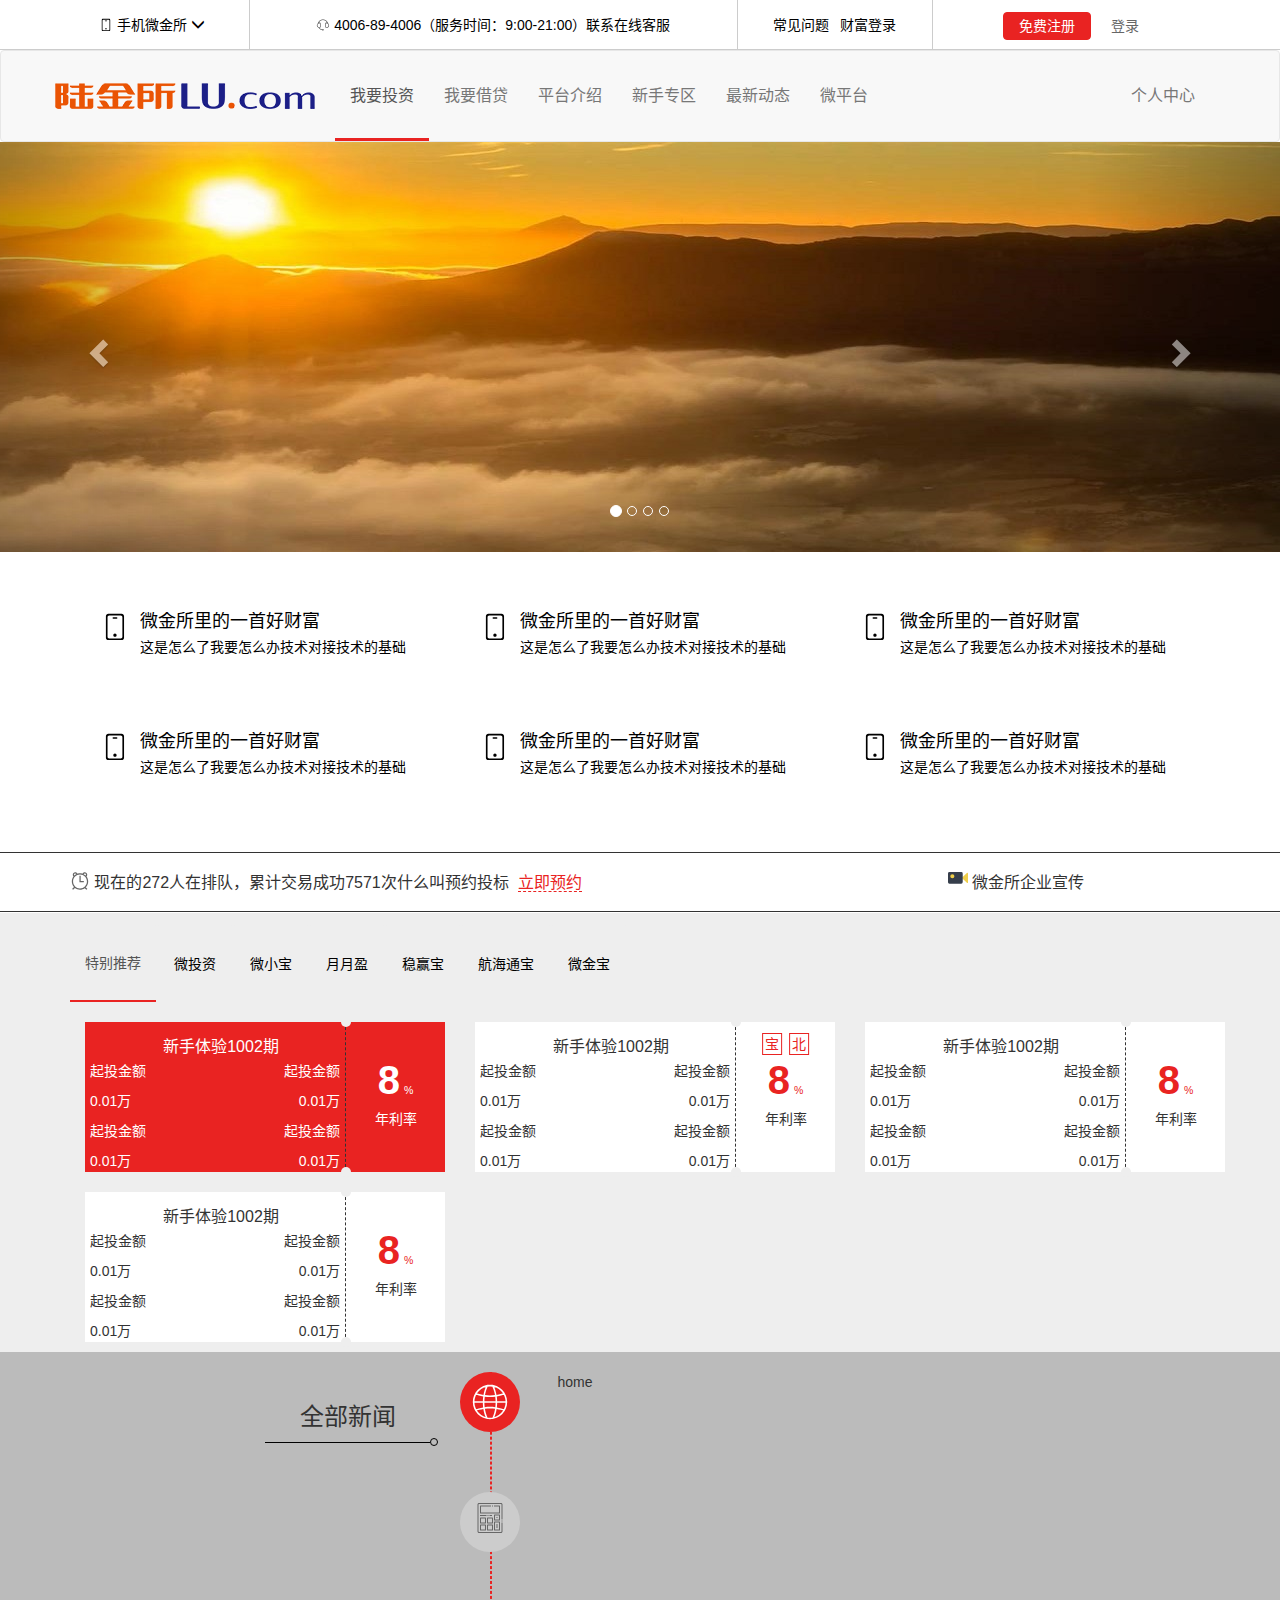
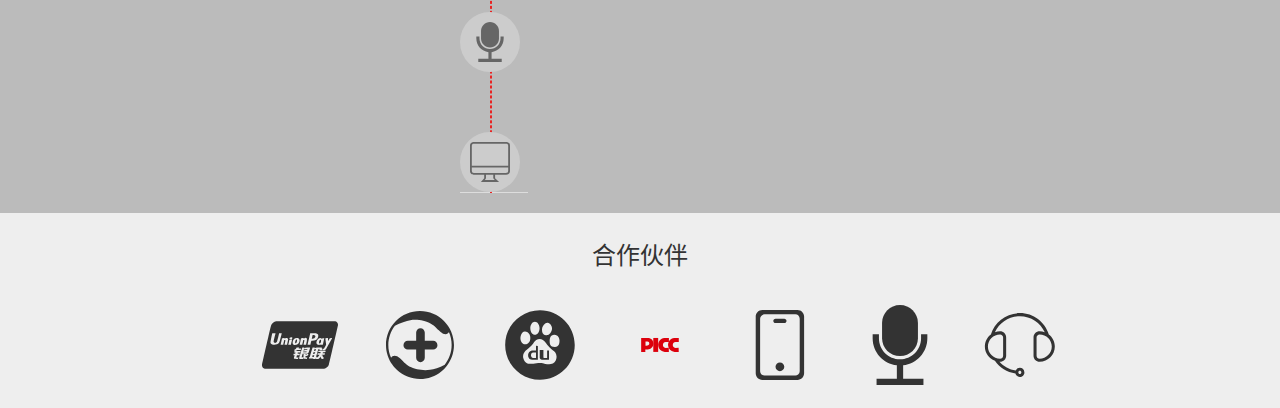
==== commit 9d7cc678: "完成微金所案例" ====
--- a/index.html
+++ b/index.html
@@ -393,21 +393,22 @@
             <div class="wjs_line hidden-xs hidden-sm"></div>
             <li role="presentation" class="active"><a href="#home" aria-controls="home" role="tab"
                 data-toggle="tab"><svg class="icon" aria-hidden="true">
-                    <use xlink:href="#icon-network"></use>
-                  </svg></a></li>
-            <li role="presentation"><a href="#profile" aria-controls="profile" role="tab" data-toggle="tab"><svg class="icon" aria-hidden="true">
-                <use xlink:href="#icon-noun__cc"></use>
-              </svg></a>
+                  <use xlink:href="#icon-network"></use>
+                </svg></a></li>
+            <li role="presentation"><a href="#profile" aria-controls="profile" role="tab" data-toggle="tab"><svg
+                  class="icon" aria-hidden="true">
+                  <use xlink:href="#icon-noun__cc"></use>
+                </svg></a>
             </li>
-            <li role="presentation"><a href="#messages" aria-controls="messages" role="tab"
-                data-toggle="tab"><svg class="icon" aria-hidden="true">
-                    <use xlink:href="#icon-maikefeng"></use>
-                  </svg></a></li>
-            <li role="presentation"><a href="#settings" aria-controls="settings" role="tab"
-                data-toggle="tab"><svg class="icon" aria-hidden="true">
-                    <use xlink:href="#icon-jisuanjicomputer160
+            <li role="presentation"><a href="#messages" aria-controls="messages" role="tab" data-toggle="tab"><svg
+                  class="icon" aria-hidden="true">
+                  <use xlink:href="#icon-maikefeng"></use>
+                </svg></a></li>
+            <li role="presentation"><a href="#settings" aria-controls="settings" role="tab" data-toggle="tab"><svg
+                  class="icon" aria-hidden="true">
+                  <use xlink:href="#icon-jisuanjicomputer160
                     "></use>
-                  </svg></a></li>
+                </svg></a></li>
           </ul>
         </div>
         <div class="col-md-7">
@@ -423,7 +424,36 @@
     </div>
   </div>
   <!-- 合作伙伴 -->
-  <footer class="wjs_partner" style="height: 500px;"></footer>
+  <footer class="wjs_partner">
+    <div class="container">
+      <h3>合作伙伴</h3>
+      <ul>
+        <li><svg class="icon" aria-hidden="true">
+            <use xlink:href="#icon-ai-pay-copy
+            "></use>
+          </svg></li>
+        <li><svg class="icon" aria-hidden="true">
+            <use xlink:href="#icon-360logo
+            "></use>
+          </svg></li>
+        <li><svg class="icon" aria-hidden="true">
+            <use xlink:href="#icon-baidu1"></use>
+          </svg></li>
+        <li><svg class="icon" aria-hidden="true">
+            <use xlink:href="#icon-picc"></use>
+          </svg></li>
+        <li><svg class="icon" aria-hidden="true">
+            <use xlink:href="#icon-phone"></use>
+          </svg></li>
+        <li><svg class="icon" aria-hidden="true">
+            <use xlink:href="#icon-maikefeng"></use>
+          </svg></li>
+        <li><svg class="icon" aria-hidden="true">
+            <use xlink:href="#icon-icon05"></use>
+          </svg></li>
+      </ul>
+    </div>
+  </footer>
 
   <script src="./lib/jquery-1.12.4/jquery-1.12.4.min.js"></script>
   <script src="./lib/bootstrap-3.3.7/js/bootstrap.min.js"></script>
--- a/css/index.css
+++ b/css/index.css
@@ -329,3 +329,23 @@
     width: 25%;
   }
 }
+/*合作伙伴*/
+.wjs_partner {
+  background-color: #eee;
+  text-align: center;
+}
+.wjs_partner h3 {
+  width: 100%;
+  padding: 10px 0;
+  text-align: center;
+}
+.wjs_partner ul {
+  display: inline-block;
+  list-style-type: none;
+  margin: 0 auto;
+}
+.wjs_partner ul > li {
+  float: left;
+  font-size: 80px;
+  margin: 0 20px;
+}
